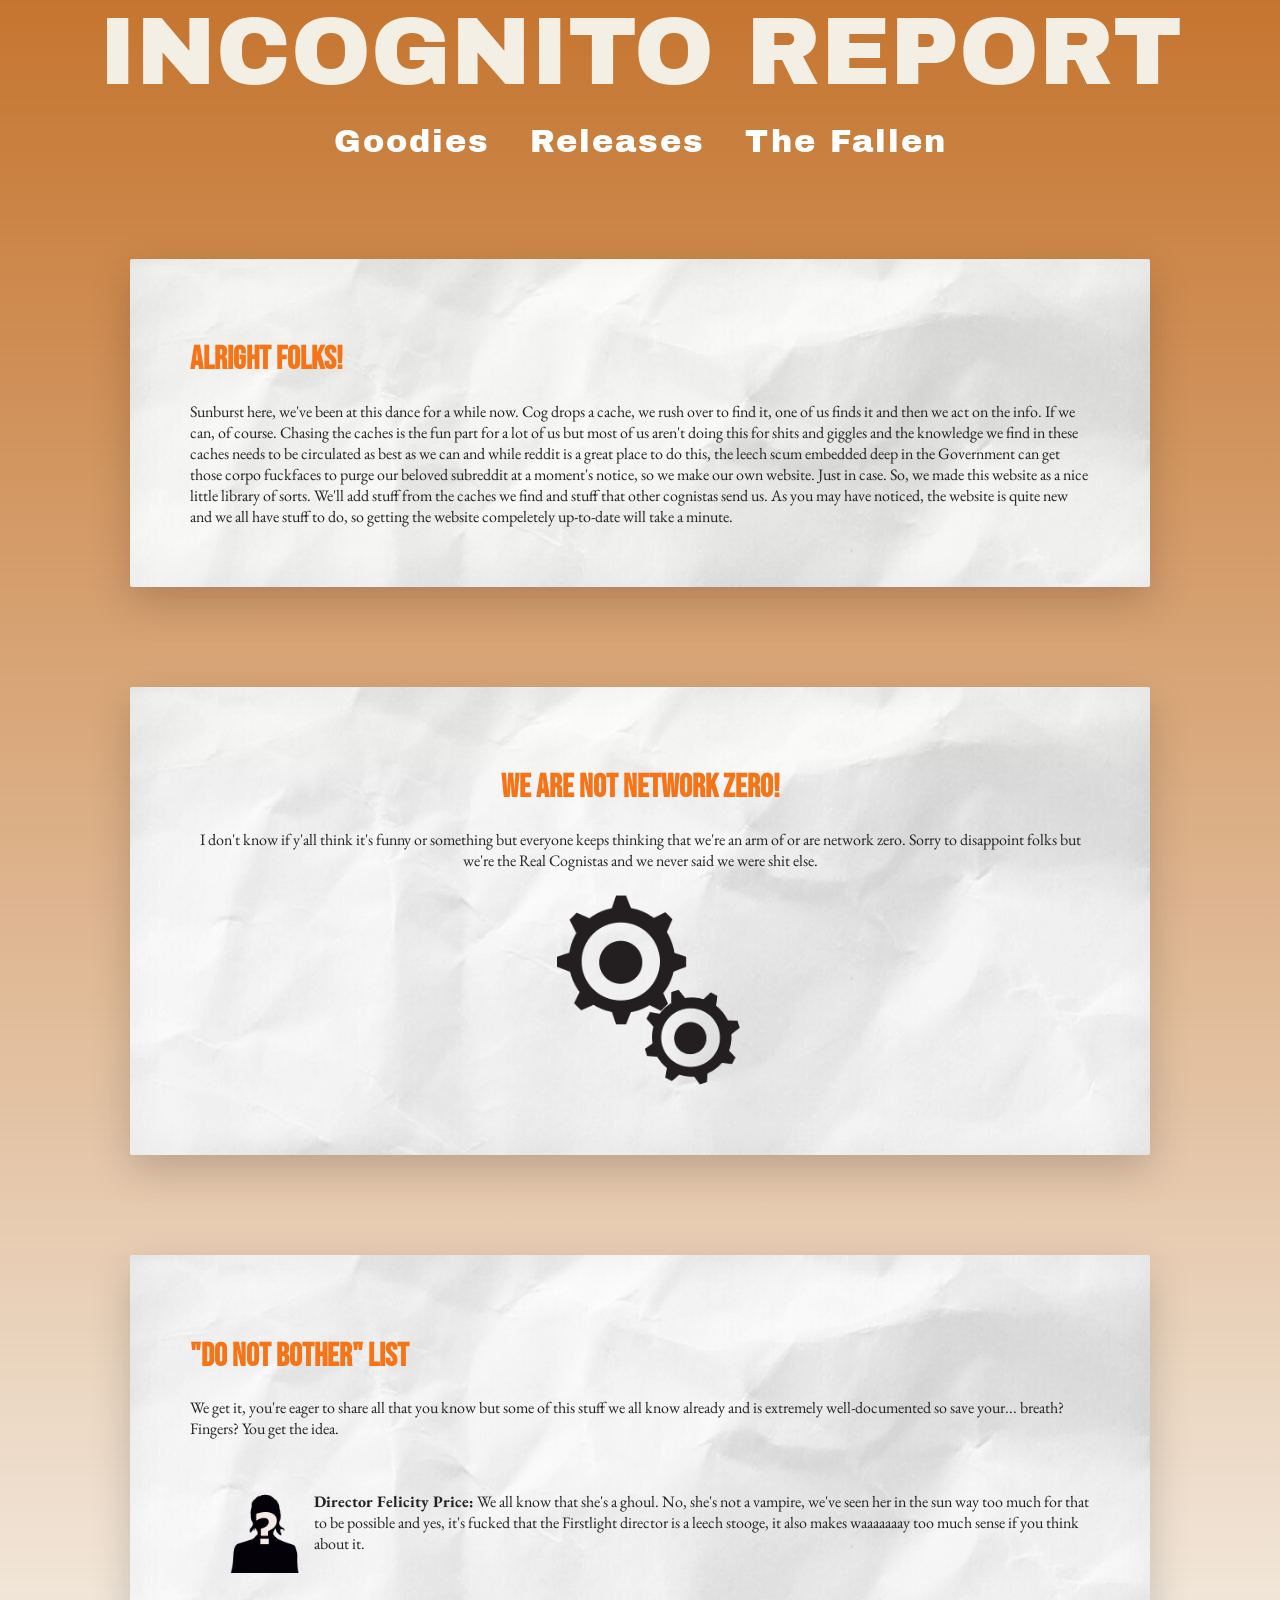
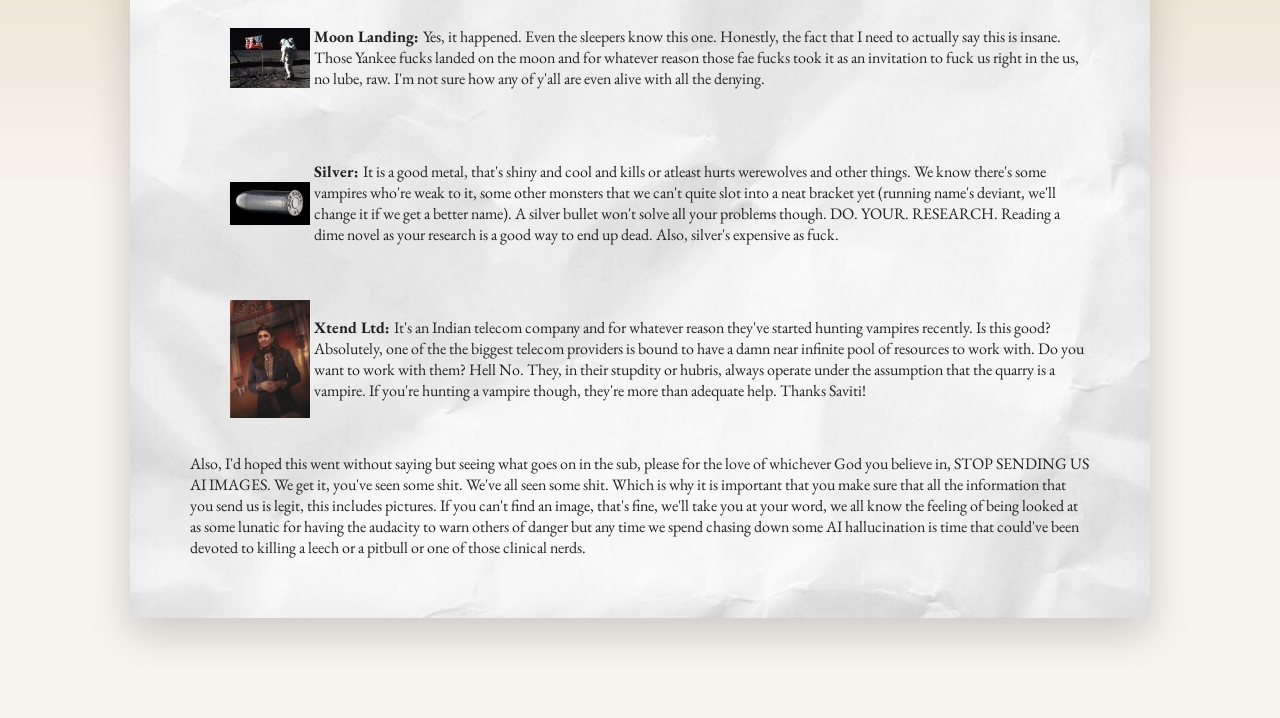
==== index.html @ 6a86b316 "initial commit" ====
<!DOCTYPE html>
<html lang="en">

<head>
    <meta charset="UTF-8">
    <meta name="viewport" content="width=device-width, initial-scale=1.0">
    <link rel="stylesheet" href="home.css" />
    <link rel="preconnect" href="https://fonts.googleapis.com">
    <link rel="preconnect" href="https://fonts.gstatic.com" crossorigin>
    <link
        href="https://fonts.googleapis.com/css2?family=Archivo+Black&family=Bebas+Neue&family=EB+Garamond:ital,wght@0,400..800;1,400..800&display=swap"
        rel="stylesheet">
    <title>Incognito Report</title>
</head>

<body>
    <div class="background"></div>
    <div class="title">
        <center>
            INCOGNITO REPORT
        </center>
    </div>
    <center>
        <nav class="main-nav">
            <a href="goodies.html">Goodies</a>
            <a href="releases.html">Releases</a>
            <a href="fallen.html">The Fallen</a>
        </nav>
    </center>
    <div class="paper">
        <h1>Alright Folks!</h1>
        Sunburst here, we've been at this dance for a while now. Cog drops a cache, we rush over to find it, one of us
        finds it and then we act on the info. If we can,
        of course. Chasing the caches is the fun part for a lot of us but most of us aren't doing this for shits and
        giggles and the knowledge we find in these caches needs
        to be circulated as best as we can and while reddit is a great place to do this, the leech scum embedded deep in
        the Government can get those corpo fuckfaces to purge
        our beloved subreddit at a moment's notice, so we make our own website. Just in case. So, we made this website
        as a nice little library of sorts. We'll add stuff
        from the caches we find and stuff that other cognistas send us. As you may have noticed, the website is quite
        new and we all have stuff to do, so getting the website compeletely up-to-date will take a minute.
    </div>
    <div class="paper">
        <center>
            <h1>WE ARE NOT NETWORK ZERO!</h1>
            <div>
                I don't know if y'all think it's funny or something but everyone keeps thinking that we're an arm of or
                are
                network zero. Sorry to disappoint folks but we're the Real Cognistas and we never said we were shit
                else.
            </div>
            <img src="assets/Real Cognistas.png" width="25%" />
        </center>
    </div>
    <div class="paper">
        <h1>"DO NOT BOTHER" List</h1>
        We get it, you're eager to share all that you know but some of this stuff we all know already and is extremely
        well-documented so save your... breath? Fingers? You get
        the idea.
        <ul>
            <li class="director-price">
                <b>Director Felicity Price:</b> We all know that she's a ghoul. No, she's not a vampire, we've seen her
                in the sun way too much for that to be possible
                and yes, it's fucked that the Firstlight director is a leech stooge, it also makes waaaaaaay too much
                sense if you think about it.
            </li>
            <li class="moon-landing">
                <b>Moon Landing: </b> Yes, it happened. Even the sleepers know this one. Honestly, the fact that I need
                to
                actually say this is insane. Those Yankee fucks landed on the moon and for whatever reason those fae
                fucks
                took it as an invitation to fuck us right in the us, no lube, raw. I'm not sure how any of y'all are
                even
                alive with all the denying.
            </li>
            <li class="silver">
                <b>Silver: </b> It is a good metal, that's shiny and cool and kills or atleast hurts werewolves and
                other
                things. We know there's some vampires who're weak to it, some other monsters that we can't quite slot
                into
                a neat bracket yet (running name's deviant, we'll change it if we get a better name). A silver bullet
                won't
                solve all your problems though. DO. YOUR. RESEARCH. Reading a dime novel as your research is a good way
                to end up dead. Also, silver's expensive as fuck.
            </li>
            <li class="saviti-chopra">
                <b>Xtend Ltd: </b> It's an Indian telecom company and for whatever reason they've started hunting
                vampires
                recently. Is this good? Absolutely, one of the the biggest telecom providers is bound to have a damn
                near
                infinite pool of resources to work with. Do you want to work with them? Hell No. They, in their stupdity
                or
                hubris, always operate under the assumption that the quarry is a vampire. If you're hunting a vampire
                though,
                they're more than adequate help. Thanks Saviti!
            </li>
        </ul>
        Also, I'd hoped this went without saying but seeing what goes on in the sub, please for the love of whichever
        God you
        believe in, STOP SENDING US AI IMAGES. We get it, you've seen some shit. We've all seen some shit. Which is why
        it is
        important that you make sure that all the information that you send us is legit, this includes pictures. If you
        can't find
        an image, that's fine, we'll take you at your word, we all know the feeling of being looked at as some lunatic
        for having
        the audacity to warn others of danger but any time we spend chasing down some AI hallucination is time that
        could've been
        devoted to killing a leech or a pitbull or one of those clinical nerds.
    </div>
    <script src="script.js"></script>
</body>

</html>
---- home.css ----
body {
    margin: 0;
    background: #f7f4ee;
}

.background {
    position: fixed;
    inset: 0;

    background:
        linear-gradient(rgba(186, 89, 5, 0.82), rgba(247, 244, 238, 0)),
        url("assets/CogReport.png") center top / cover no-repeat;

    width: 100%;
    height: 200vh;
    background-position: center;
    background-repeat: no-repeat;

    z-index: -1;

    transform: translateY(0);
    will-change: transform;
}

.title {
    font-size: 6em;
    color: #f4efe5;
    font-family: "Archivo Black", sans-serif;
    font-weight: 400;
    font-style: normal;
}


.paper {
    max-width: 900px;
    margin: 100px auto;
    padding: 60px;

    background:
        linear-gradient(rgba(255,255,255,.25), rgba(255,255,255,.25)),
        url("assets/white-crumpled-paper-texture-background.png");

    background-size: auto;
    background-repeat: repeat;

    color: #222;

    box-shadow:
        0 15px 40px rgba(0,0,0,.18),
        inset 0 0 40px rgba(0,0,0,.05);

    border-radius: 2px;
    font-family: "EB Garamond", sans-serif;
}

.paper h1 {
    font-family: "Bebas Neue", sans-serif;
    color: #f57418;
}

.main-nav{
    display:flex;
    justify-content:center;
    gap:40px;
    margin-top:20px;
    font-family:"Archivo Black",sans-serif;
}

.main-nav a{
    color:white;
    font-size:2rem;
    text-decoration:none;
    letter-spacing:2px;
    position:relative;
}

.main-nav a::after{
    content:"";
    position:absolute;
    left:0;
    bottom:-8px;

    width:100%;
    height:4px;

    background:#ff7a00;

    transform:scaleX(0);
    transform-origin:center;
    transition:.2s;
}

.main-nav a:hover::after{
    transform:scaleX(1);
}

.director-price {
	margin: 0;
	padding: 36px 0 36px 84px;
	list-style: none;
	background-image: url("assets/Price.png");
	background-repeat: no-repeat;
	background-position: left center;
	background-size: 70px;
}

.moon-landing{
    margin: 0;
	padding: 36px 0 36px 84px;
	list-style: none;
	background-image: url("assets/images.jpg");
	background-repeat: no-repeat;
	background-position: left center;
	background-size: 80px;
}

.silver{
    margin: 0;
	padding: 36px 0 36px 84px;
	list-style: none;
	background-image: url("assets/Lone_Ranger_Silver_Bullet.jpg");
	background-repeat: no-repeat;
	background-position: left center;
	background-size: 80px;
}

.saviti-chopra{
    margin: 0;
	padding: 36px 0 36px 84px;
	list-style: none;
	background-image: url("assets/Saviti_Chopra.webp");
	background-repeat: no-repeat;
	background-position: left center;
	background-size: 80px;
}

.fallen-columns {
    display: grid;
    grid-template-columns: 1fr 1fr;
    gap: 40px;
    align-items: start;
}

.fallen-columns table {
    width: 100%;
    border-collapse: collapse;
}

.fallen-columns th,
.fallen-columns td {
    padding: 6px 10px;
    border-bottom: 1px solid rgba(0,0,0,.15);
}

.title {
    font-size: 6em;
    color: #f4efe5;
    font-family: "Archivo Black", sans-serif;
    font-weight: 400;
    font-style: normal;
}


.paper {
    max-width: 900px;
    margin: 100px auto;
    padding: 60px;

    background:
        linear-gradient(rgba(255,255,255,.25), rgba(255,255,255,.25)),
        url("assets/white-crumpled-paper-texture-background.png");

    background-size: auto;
    background-repeat: repeat;

    color: #222;

    box-shadow:
        0 15px 40px rgba(0,0,0,.18),
        inset 0 0 40px rgba(0,0,0,.05);

    border-radius: 2px;
    font-family: "EB Garamond", sans-serif;
}

.paper h1 {
    font-family: "Bebas Neue", sans-serif;
    color: #f57418;
}

.main-nav{
    display:flex;
    justify-content:center;
    gap:40px;
    margin-top:20px;
    font-family:"Archivo Black",sans-serif;
}

.main-nav a{
    color:white;
    font-size:2rem;
    text-decoration:none;
    letter-spacing:2px;
    position:relative;
}

.main-nav a::after{
    content:"";
    position:absolute;
    left:0;
    bottom:-8px;

    width:100%;
    height:4px;

    background:#ff7a00;

    transform:scaleX(0);
    transform-origin:center;
    transition:.2s;
}

.main-nav a:hover::after{
    transform:scaleX(1);
}

.director-price {
	margin: 0;
	padding: 36px 0 36px 84px;
	list-style: none;
	background-image: url("assets/Price.png");
	background-repeat: no-repeat;
	background-position: left center;
	background-size: 70px;
}

.moon-landing{
    margin: 0;
	padding: 36px 0 36px 84px;
	list-style: none;
	background-image: url("assets/images.jpg");
	background-repeat: no-repeat;
	background-position: left center;
	background-size: 80px;
}

.silver{
    margin: 0;
	padding: 36px 0 36px 84px;
	list-style: none;
	background-image: url("assets/Lone_Ranger_Silver_Bullet.jpg");
	background-repeat: no-repeat;
	background-position: left center;
	background-size: 80px;
}

.saviti-chopra{
    margin: 0;
	padding: 36px 0 36px 84px;
	list-style: none;
	background-image: url("assets/Saviti_Chopra.webp");
	background-repeat: no-repeat;
	background-position: left center;
	background-size: 80px;
}

.flex-container{
    display: flex;
    justify-content: space-around;
}
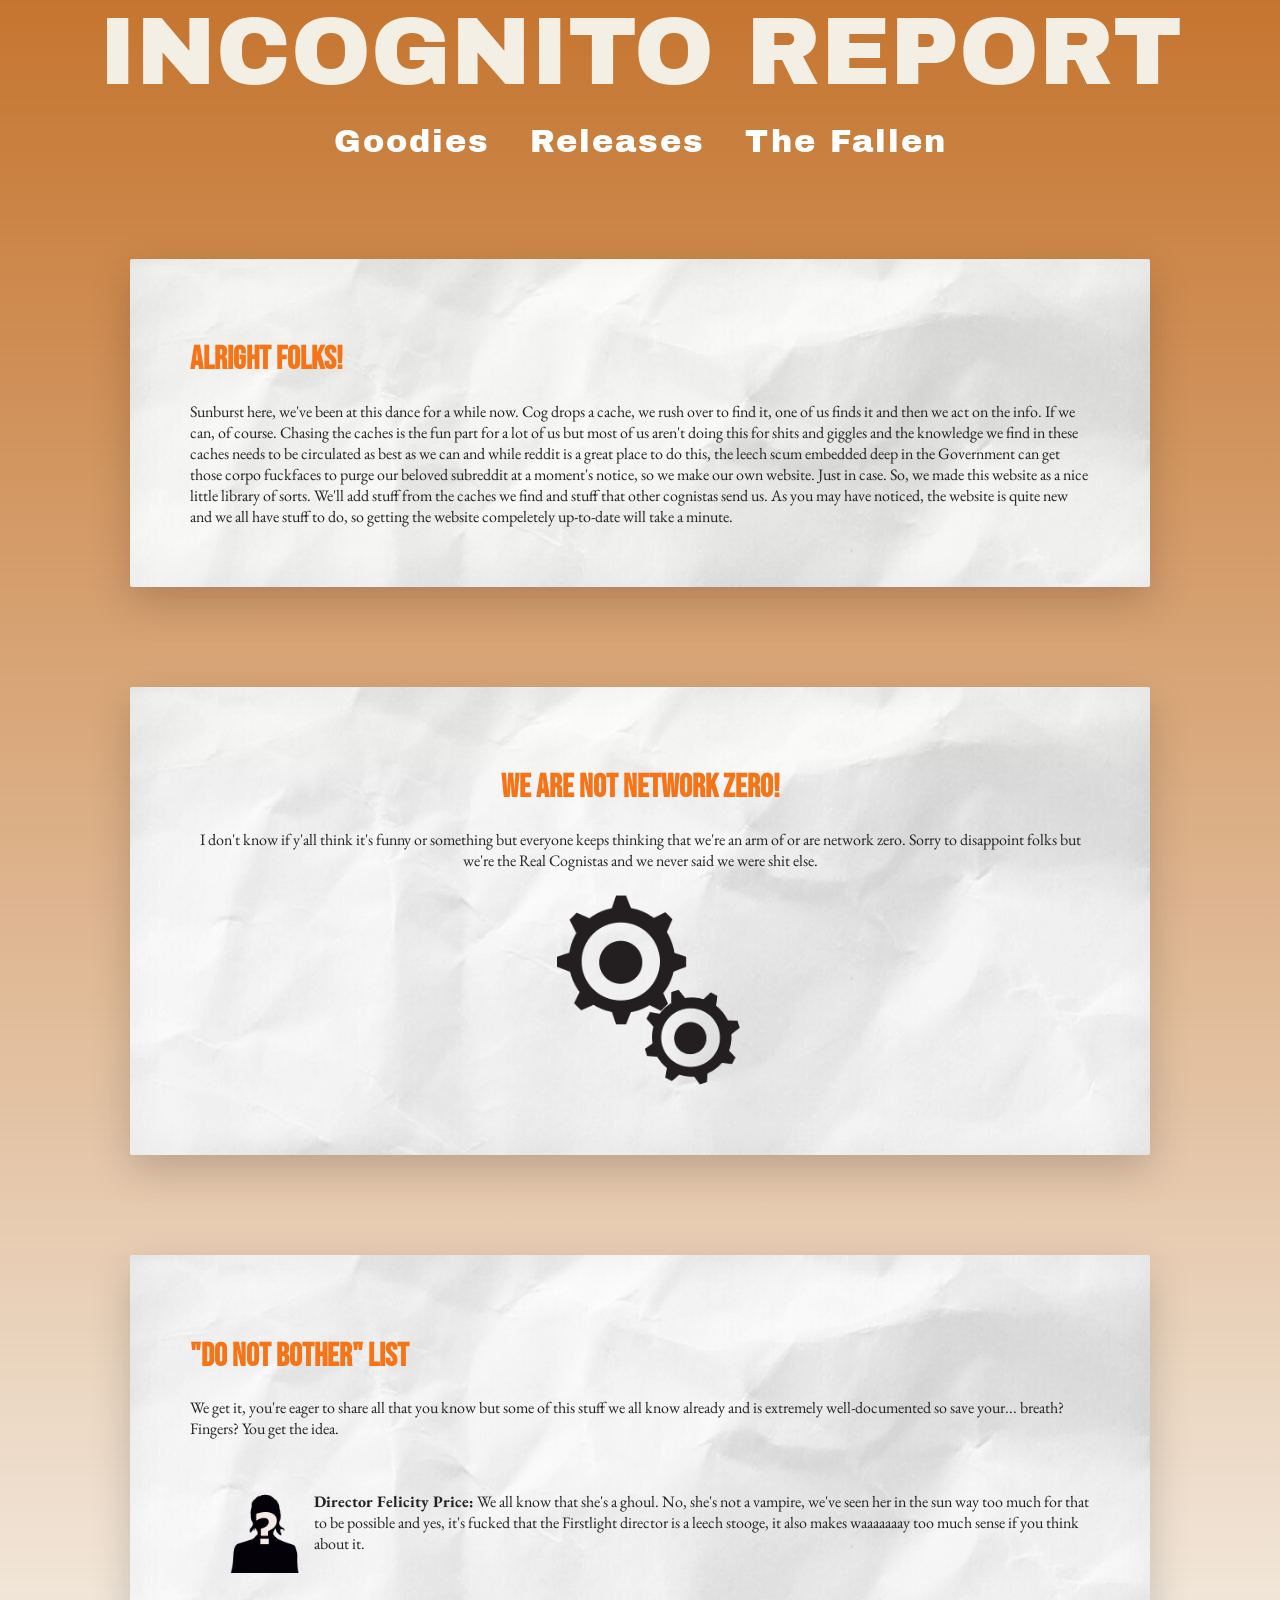
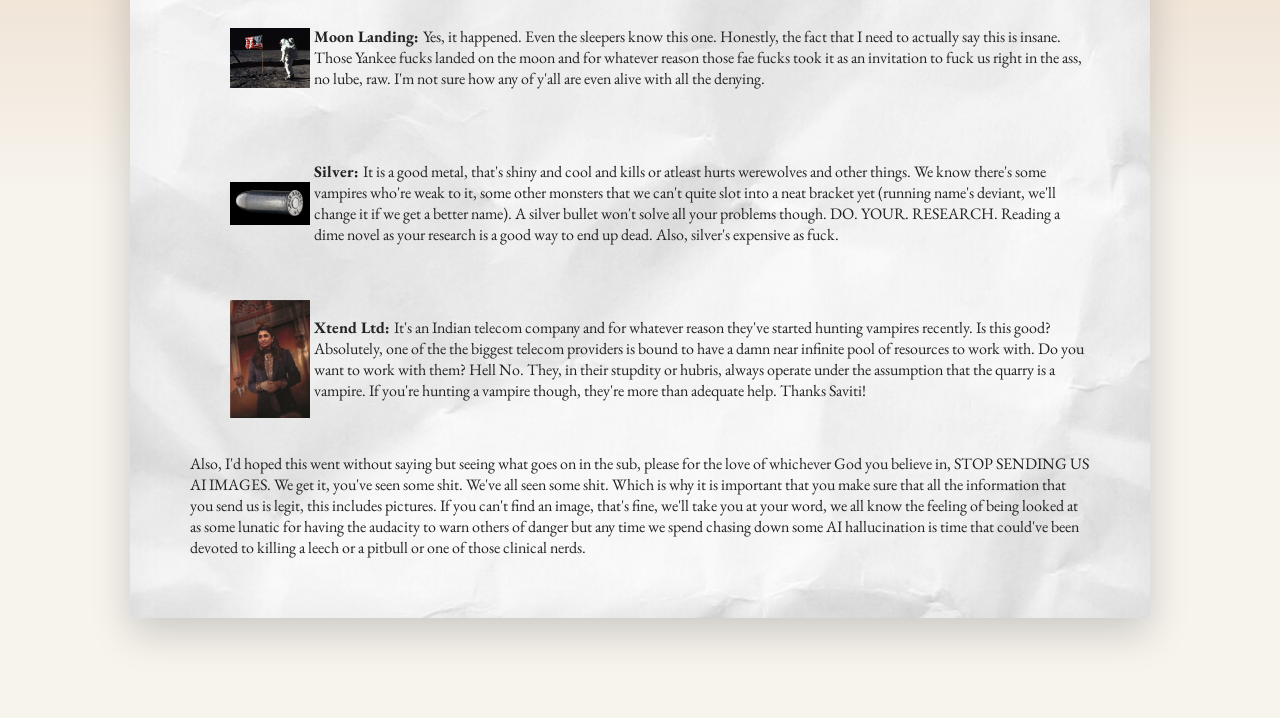
==== commit ae6e0db9: "Fixed spelling" ====
--- a/index.html
+++ b/index.html
@@ -3,6 +3,13 @@
 
 <head>
     <meta charset="UTF-8">
+    <meta content="Incognito Report" property="og:title" />
+    <meta content="Yeah, so, Reddit wasn't cutting it..." property="og:description" />
+    <meta content="https://ac1111111.github.io/Incognito-Report/" property="og:url" />
+    <meta
+        content="https://media.discordapp.net/attachments/1246708101823070281/1537460387086340196/Real_Cognistas.png?ex=6a7f1f10&is=6a7dcd90&hm=488a77d2f6e428091e0d0c5d4c8837eb6b1ba6a91ea17ba057ebc03ddf719744&=&format=webp&quality=lossless"
+        property="og:image" />
+    <meta content="#ff7a00" data-react-helmet="true" name="theme-color" />
     <meta name="viewport" content="width=device-width, initial-scale=1.0">
     <link rel="stylesheet" href="home.css" />
     <link rel="preconnect" href="https://fonts.googleapis.com">
@@ -69,7 +76,7 @@
                 to
                 actually say this is insane. Those Yankee fucks landed on the moon and for whatever reason those fae
                 fucks
-                took it as an invitation to fuck us right in the us, no lube, raw. I'm not sure how any of y'all are
+                took it as an invitation to fuck us right in the ass, no lube, raw. I'm not sure how any of y'all are
                 even
                 alive with all the denying.
             </li>
@@ -110,4 +117,4 @@
     <script src="script.js"></script>
 </body>
 
-</html>+</html>
